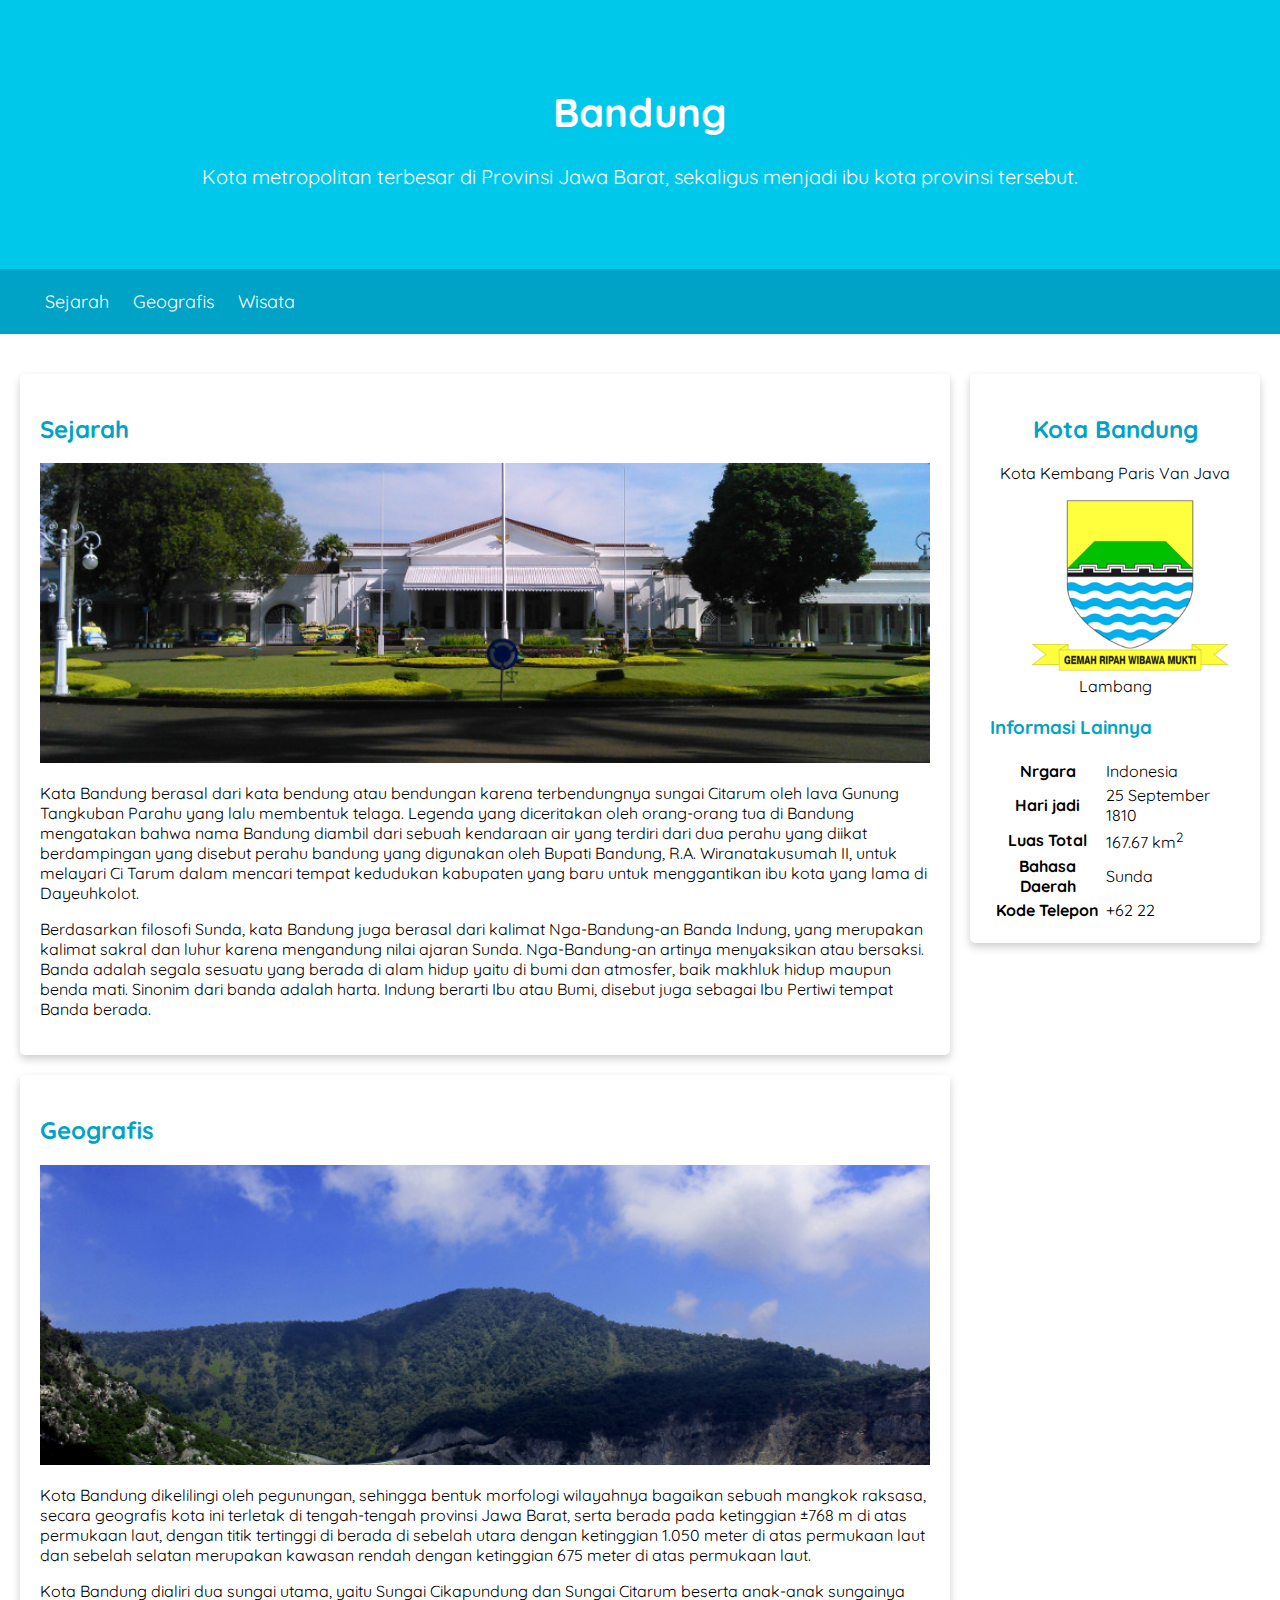
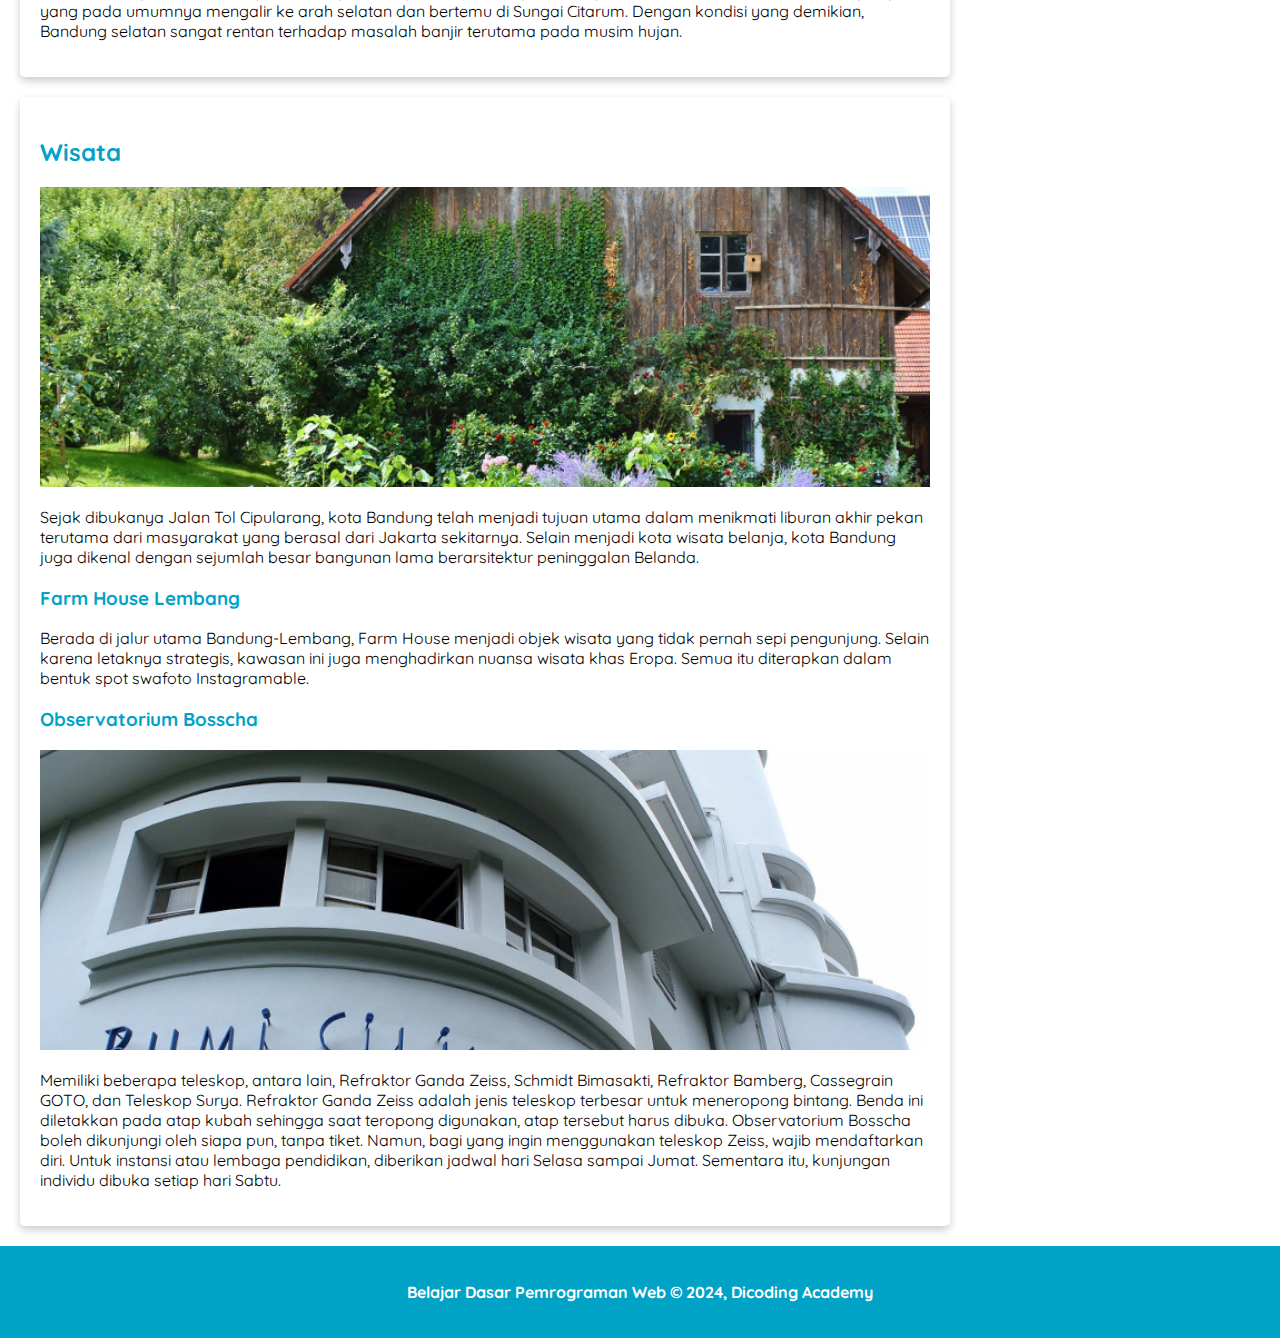
==== Website Pertama/index.html @ 63676c58 "First Commit" ====
<!DOCTYPE html>
<html lang="en">
  <head>
    <meta charset="UTF-8" />
    <meta name="viewport" content="width=device-width, initial-scale=1.0" />
    <title>Halaman Profil Bandung</title>
    <link rel="stylesheet" href="assets/style/style.css" />

    <!-- Google Fonts -->
    <link rel="preconnect" href="https://fonts.googleapis.com" />
    <link rel="preconnect" href="https://fonts.gstatic.com" crossorigin />
    <link
      href="https://fonts.googleapis.com/css2?family=Quicksand:wght@300..700&display=swap"
      rel="stylesheet"
    />
  </head>
  <body>
    <header>
      <div class="jumbotron">
        <h1>Bandung</h1>
        <p>
          Kota metropolitan terbesar di Provinsi Jawa Barat, sekaligus menjadi
          ibu kota provinsi tersebut.
        </p>
      </div>

      <nav>
        <ul>
          <li><a href="#sejarah" class="navigasi">Sejarah</a></li>
          <li><a href="#geografis" class="navigasi">Geografis</a></li>
          <li><a href="#wisata" class="navigasi">Wisata</a></li>
        </ul>
      </nav>
    </header>

    <main>
      <div id="content">
        <article id="sejarah" class="card">
          <h2>Sejarah</h2>
          <img
            src="assets/image/history.jpg"
            alt="Sejarah"
            class="featured-image"
          />
          <p>
            Kata Bandung berasal dari kata bendung atau bendungan karena
            terbendungnya sungai Citarum oleh lava Gunung Tangkuban Parahu yang
            lalu membentuk telaga. Legenda yang diceritakan oleh orang-orang tua
            di Bandung mengatakan bahwa nama Bandung diambil dari sebuah
            kendaraan air yang terdiri dari dua perahu yang diikat berdampingan
            yang disebut perahu bandung yang digunakan oleh Bupati Bandung, R.A.
            Wiranatakusumah II, untuk melayari Ci Tarum dalam mencari tempat
            kedudukan kabupaten yang baru untuk menggantikan ibu kota yang lama
            di Dayeuhkolot.
          </p>

          <p>
            Berdasarkan filosofi Sunda, kata Bandung juga berasal dari kalimat
            Nga-Bandung-an Banda Indung, yang merupakan kalimat sakral dan luhur
            karena mengandung nilai ajaran Sunda. Nga-Bandung-an artinya
            menyaksikan atau bersaksi. Banda adalah segala sesuatu yang berada
            di alam hidup yaitu di bumi dan atmosfer, baik makhluk hidup maupun
            benda mati. Sinonim dari banda adalah harta. Indung berarti Ibu atau
            Bumi, disebut juga sebagai Ibu Pertiwi tempat Banda berada.
          </p>
        </article>

        <article id="geografis" class="card">
          <h2>Geografis</h2>
          <img
            src="assets/image/geografis.jpg"
            alt="Geografis"
            class="featured-image"
          />
          <p>
            Kota Bandung dikelilingi oleh pegunungan, sehingga bentuk morfologi
            wilayahnya bagaikan sebuah mangkok raksasa, secara geografis kota
            ini terletak di tengah-tengah provinsi Jawa Barat, serta berada pada
            ketinggian ±768 m di atas permukaan laut, dengan titik tertinggi di
            berada di sebelah utara dengan ketinggian 1.050 meter di atas
            permukaan laut dan sebelah selatan merupakan kawasan rendah dengan
            ketinggian 675 meter di atas permukaan laut.
          </p>

          <p>
            Kota Bandung dialiri dua sungai utama, yaitu Sungai Cikapundung dan
            Sungai Citarum beserta anak-anak sungainya yang pada umumnya
            mengalir ke arah selatan dan bertemu di Sungai Citarum. Dengan
            kondisi yang demikian, Bandung selatan sangat rentan terhadap
            masalah banjir terutama pada musim hujan.
          </p>
        </article>

        <article id="wisata" class="card">
          <h2>Wisata</h2>
          <img
            src="assets/image/farm-house.jpg"
            alt="Wisata"
            class="featured-image"
          />
          <p>
            Sejak dibukanya Jalan Tol Cipularang, kota Bandung telah menjadi
            tujuan utama dalam menikmati liburan akhir pekan terutama dari
            masyarakat yang berasal dari Jakarta sekitarnya. Selain menjadi kota
            wisata belanja, kota Bandung juga dikenal dengan sejumlah besar
            bangunan lama berarsitektur peninggalan Belanda.
          </p>

          <section>
            <h3>Farm House Lembang</h3>
            <p>
              Berada di jalur utama Bandung-Lembang, Farm House menjadi objek
              wisata yang tidak pernah sepi pengunjung. Selain karena letaknya
              strategis, kawasan ini juga menghadirkan nuansa wisata khas Eropa.
              Semua itu diterapkan dalam bentuk spot swafoto Instagramable.
            </p>
          </section>

          <section>
            <h3>Observatorium Bosscha</h3>
            <img
              src="assets/image/bosscha.jpg"
              alt="Bosscha"
              class="featured-image"
            />
            <p>
              Memiliki beberapa teleskop, antara lain, Refraktor Ganda Zeiss,
              Schmidt Bimasakti, Refraktor Bamberg, Cassegrain GOTO, dan
              Teleskop Surya. Refraktor Ganda Zeiss adalah jenis teleskop
              terbesar untuk meneropong bintang. Benda ini diletakkan pada atap
              kubah sehingga saat teropong digunakan, atap tersebut harus
              dibuka. Observatorium Bosscha boleh dikunjungi oleh siapa pun,
              tanpa tiket. Namun, bagi yang ingin menggunakan teleskop Zeiss,
              wajib mendaftarkan diri. Untuk instansi atau lembaga pendidikan,
              diberikan jadwal hari Selasa sampai Jumat. Sementara itu,
              kunjungan individu dibuka setiap hari Sabtu.
            </p>
          </section>
        </article>
      </div>

      <aside>
        <article class="profile card">
          <header>
            <h2>Kota Bandung</h2>
            <p>Kota Kembang Paris Van Java</p>
            <figure>
              <img src="assets/image/bandung_badge.png" alt="Lambang" />
              <figcaption>Lambang</figcaption>
            </figure>
          </header>

          <section>
            <h3>Informasi Lainnya</h3>
            <table>
              <tr>
                <th>Nrgara</th>
                <td>Indonesia</td>
              </tr>
              <tr>
                <th>Hari jadi</th>
                <td>25 September 1810</td>
              </tr>
              <tr>
                <th>Luas Total</th>
                <td>167.67 km<sup>2</sup></td>
              </tr>
              <tr>
                <th>Bahasa Daerah</th>
                <td>Sunda</td>
              </tr>
              <tr>
                <th>Kode Telepon</th>
                <td>+62 22</td>
              </tr>
            </table>
          </section>
        </article>
      </aside>
    </main>

    <footer>
      <p>Belajar Dasar Pemrograman Web &#169; 2024, Dicoding Academy</p>
    </footer>
  </body>
</html>
---- Website Pertama/assets/style/style.css ----
* {
  box-sizing: border-box;
}

body {
  padding: 0;
  margin: 0;
  font-family: 'Quicksand', Arial, sans-serif;
}

h2,
h3 {
  color: #00a2c6;
}

.jumbotron {
  font-size: 20px;
  padding: 60px;
  background-color: #00c8eb;
  color: white;
  text-align: center;
}

nav {
  background-color: #00a2c6;
  padding: 5px;
}

nav a {
  color: white;
  font-size: 18px;
  font-weight: 400;
  text-decoration: none;
}

nav a:hover {
  font-weight: bold;
}

nav li {
  color: white;
  display: inline;
  list-style-type: none;
  margin-right: 20px;
}

.card {
  padding: 20px;
  margin-top: 20px;
  box-shadow: 0 4px 8px 0 rgba(0, 0, 0, 0.2);
  border-radius: 5px;
}

main {
  padding: 20px;
  overflow: auto;
}

#content {
  float: left;
  width: 75%;
}

.featured-image {
  width: 100%;
  max-height: 300px;
  object-fit: cover;
  object-position: center;
}

.profile header {
  text-align: center;
}

.profile img {
  width: 200px;
}

aside {
  float: right;
  width: 25%;
  padding-left: 20px;
}

footer {
  padding: 20px;
  color: white;
  background-color: #00a2c6;
  text-align: center;
  font-weight: bold;
}
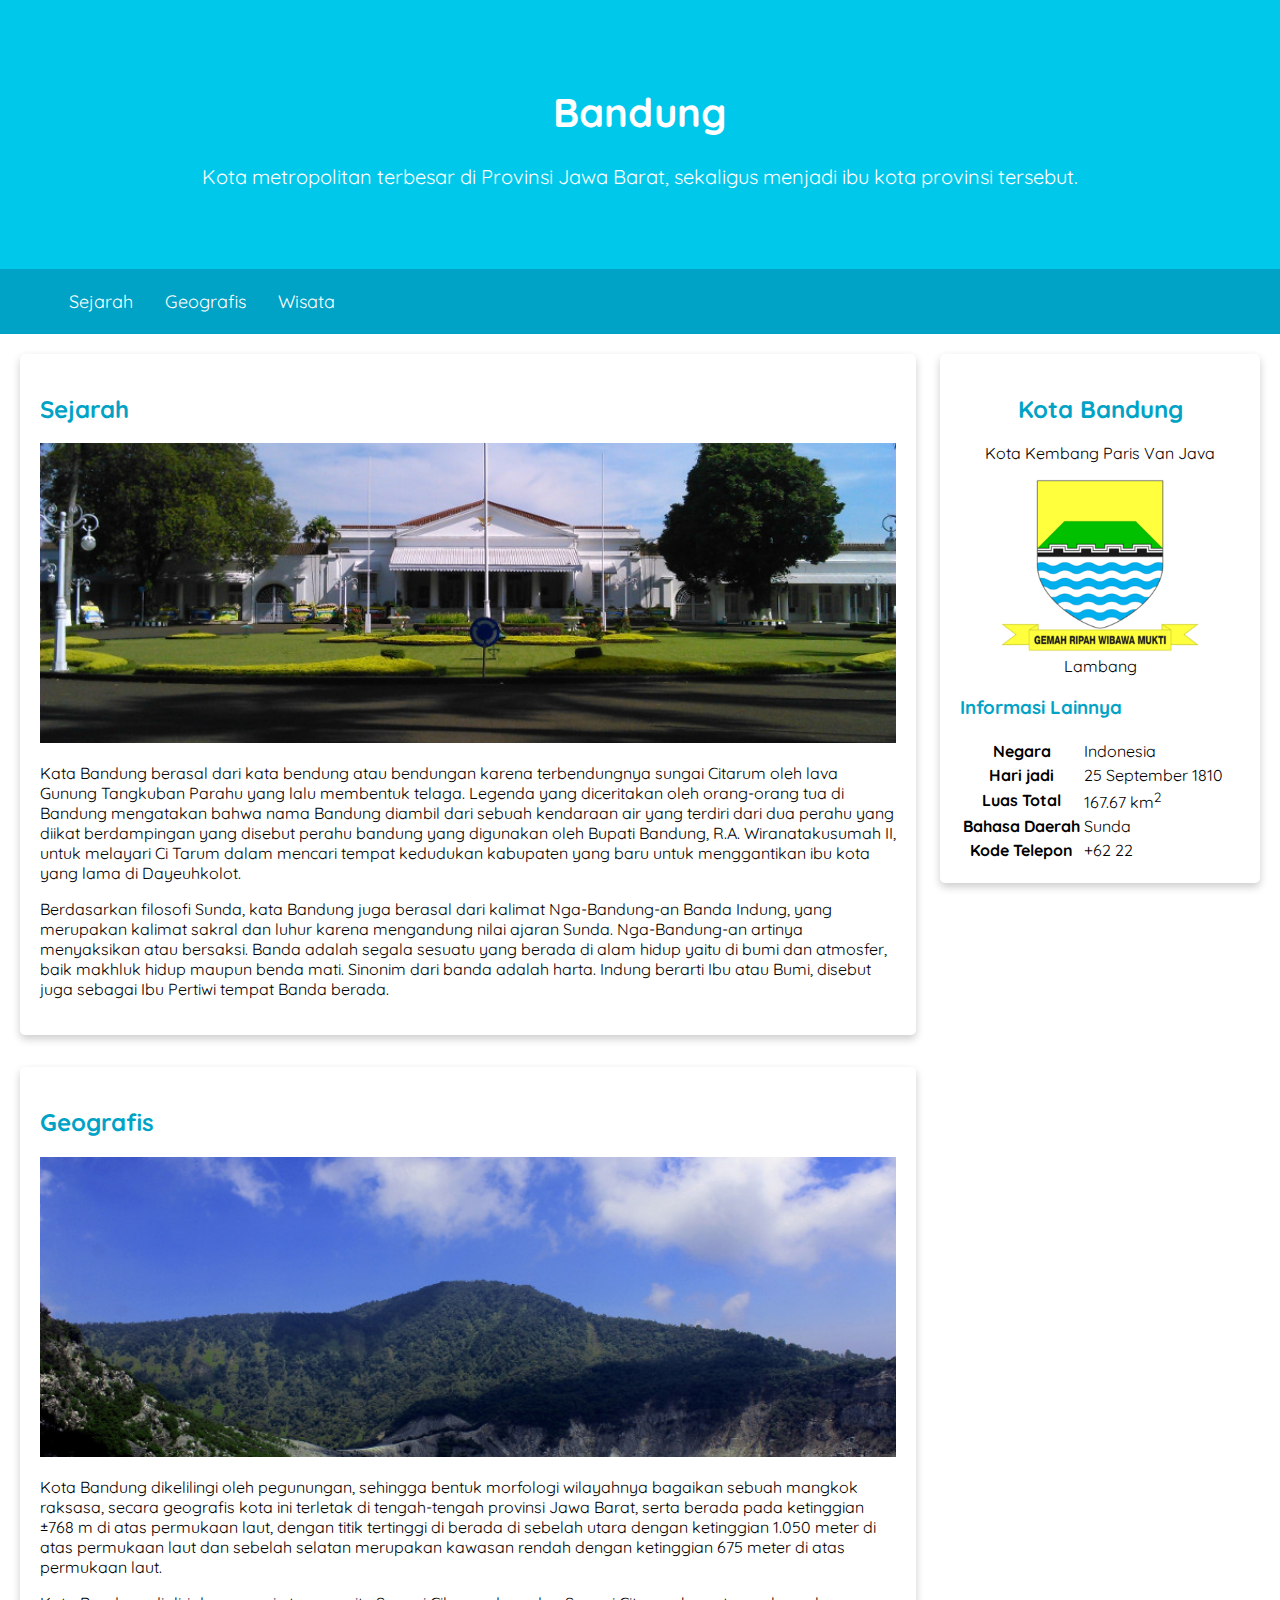
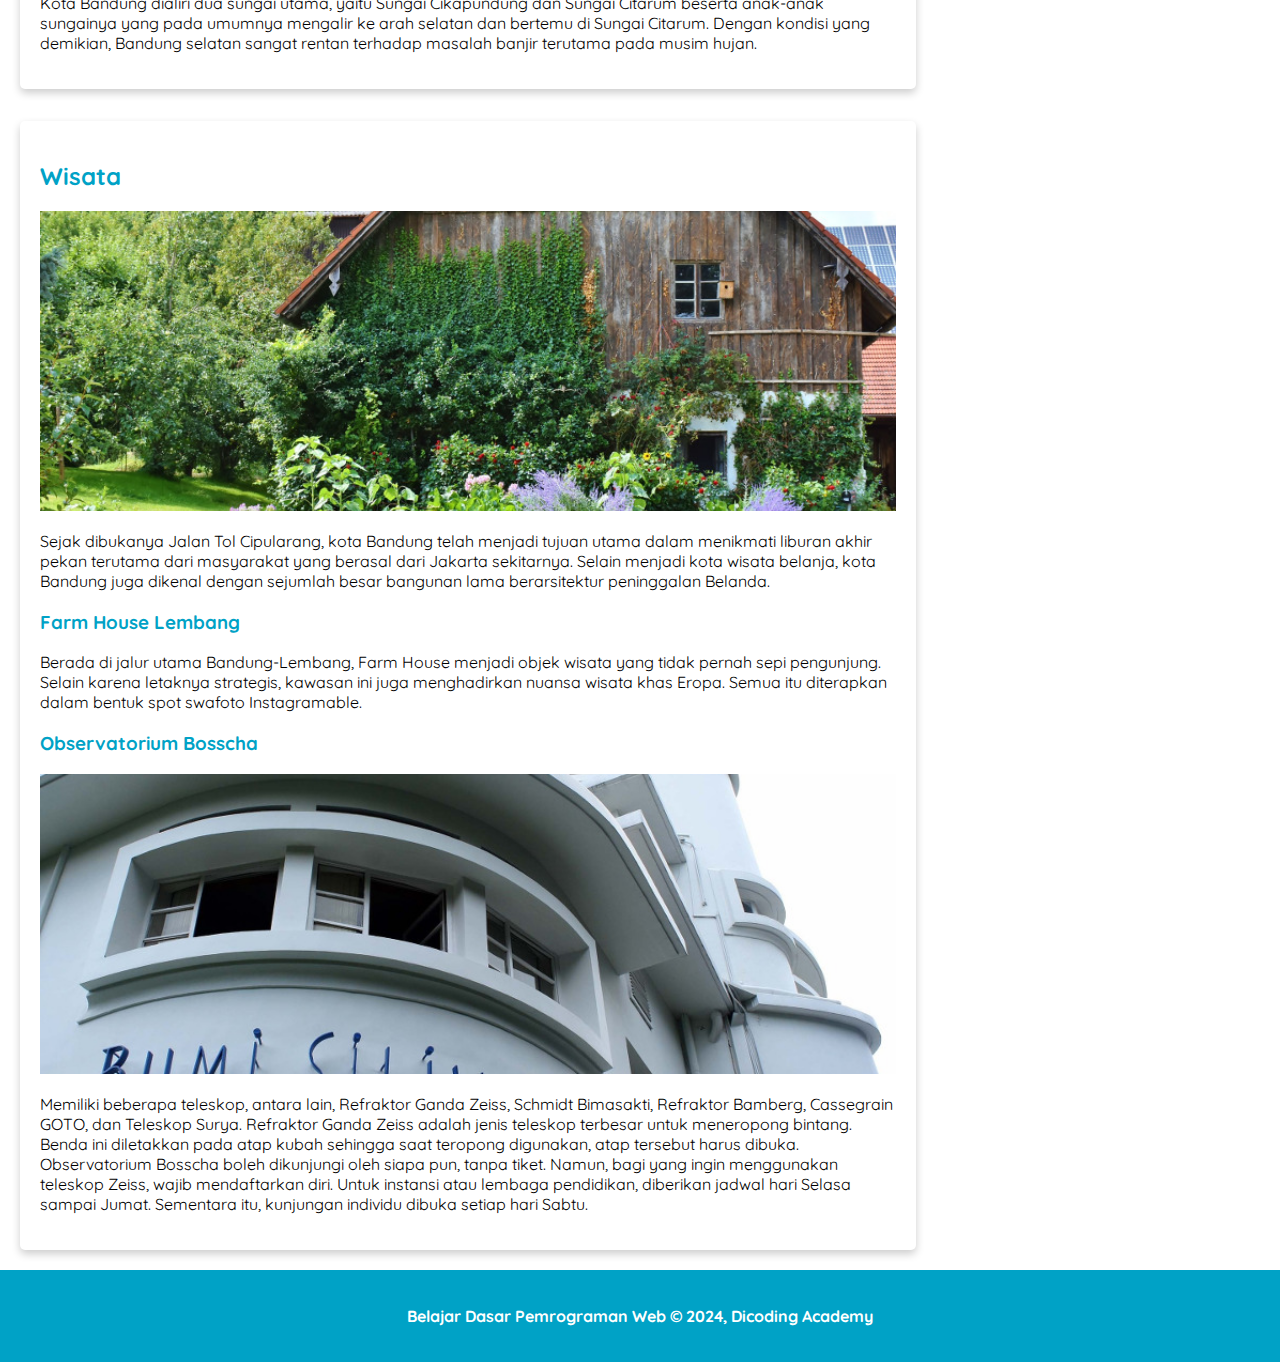
==== commit e36351da: "Adjust Responsive with FLexbox" ====
--- a/Website Pertama/index.html
+++ b/Website Pertama/index.html
@@ -150,11 +150,11 @@
             </figure>
           </header>
 
-          <section>
+          <section class="info">
             <h3>Informasi Lainnya</h3>
-            <table>
+            <table class="table">
               <tr>
-                <th>Nrgara</th>
+                <th>Negara</th>
                 <td>Indonesia</td>
               </tr>
               <tr>
--- a/Website Pertama/assets/style/style.css
+++ b/Website Pertama/assets/style/style.css
@@ -13,6 +13,10 @@
   color: #00a2c6;
 }
 
+header {
+  display: inline;
+}
+
 .jumbotron {
   font-size: 20px;
   padding: 60px;
@@ -24,6 +28,8 @@
 nav {
   background-color: #00a2c6;
   padding: 5px;
+  position: sticky;
+  top: 0;
 }
 
 nav a {
@@ -37,28 +43,34 @@
   font-weight: bold;
 }
 
+nav ul {
+  padding-inline: 4rem;
+  display: flex;
+  gap: 2rem;
+}
+
 nav li {
   color: white;
-  display: inline;
   list-style-type: none;
-  margin-right: 20px;
 }
 
 .card {
   padding: 20px;
-  margin-top: 20px;
   box-shadow: 0 4px 8px 0 rgba(0, 0, 0, 0.2);
   border-radius: 5px;
 }
 
 main {
   padding: 20px;
-  overflow: auto;
+  display: flex;
+  gap: 1.5rem;
 }
 
 #content {
-  float: left;
-  width: 75%;
+  flex: 5;
+  display: flex;
+  flex-flow: column nowrap;
+  gap: 2rem;
 }
 
 .featured-image {
@@ -77,9 +89,7 @@
 }
 
 aside {
-  float: right;
-  width: 25%;
-  padding-left: 20px;
+  flex: 1;
 }
 
 footer {
@@ -89,3 +99,31 @@
   text-align: center;
   font-weight: bold;
 }
+
+@media screen and (max-width: 1200px) {
+  main {
+    flex-flow: column nowrap;
+  }
+
+  main aside {
+    align-self: stretch;
+  }
+
+  .info {
+    text-align: center;
+  }
+
+  .table {
+    margin: 0 auto;
+  }
+}
+
+@media screen and (max-width: 768px) {
+  nav ul {
+    justify-content: center;
+  }
+
+  main aside {
+    align-self: stretch;
+  }
+}
